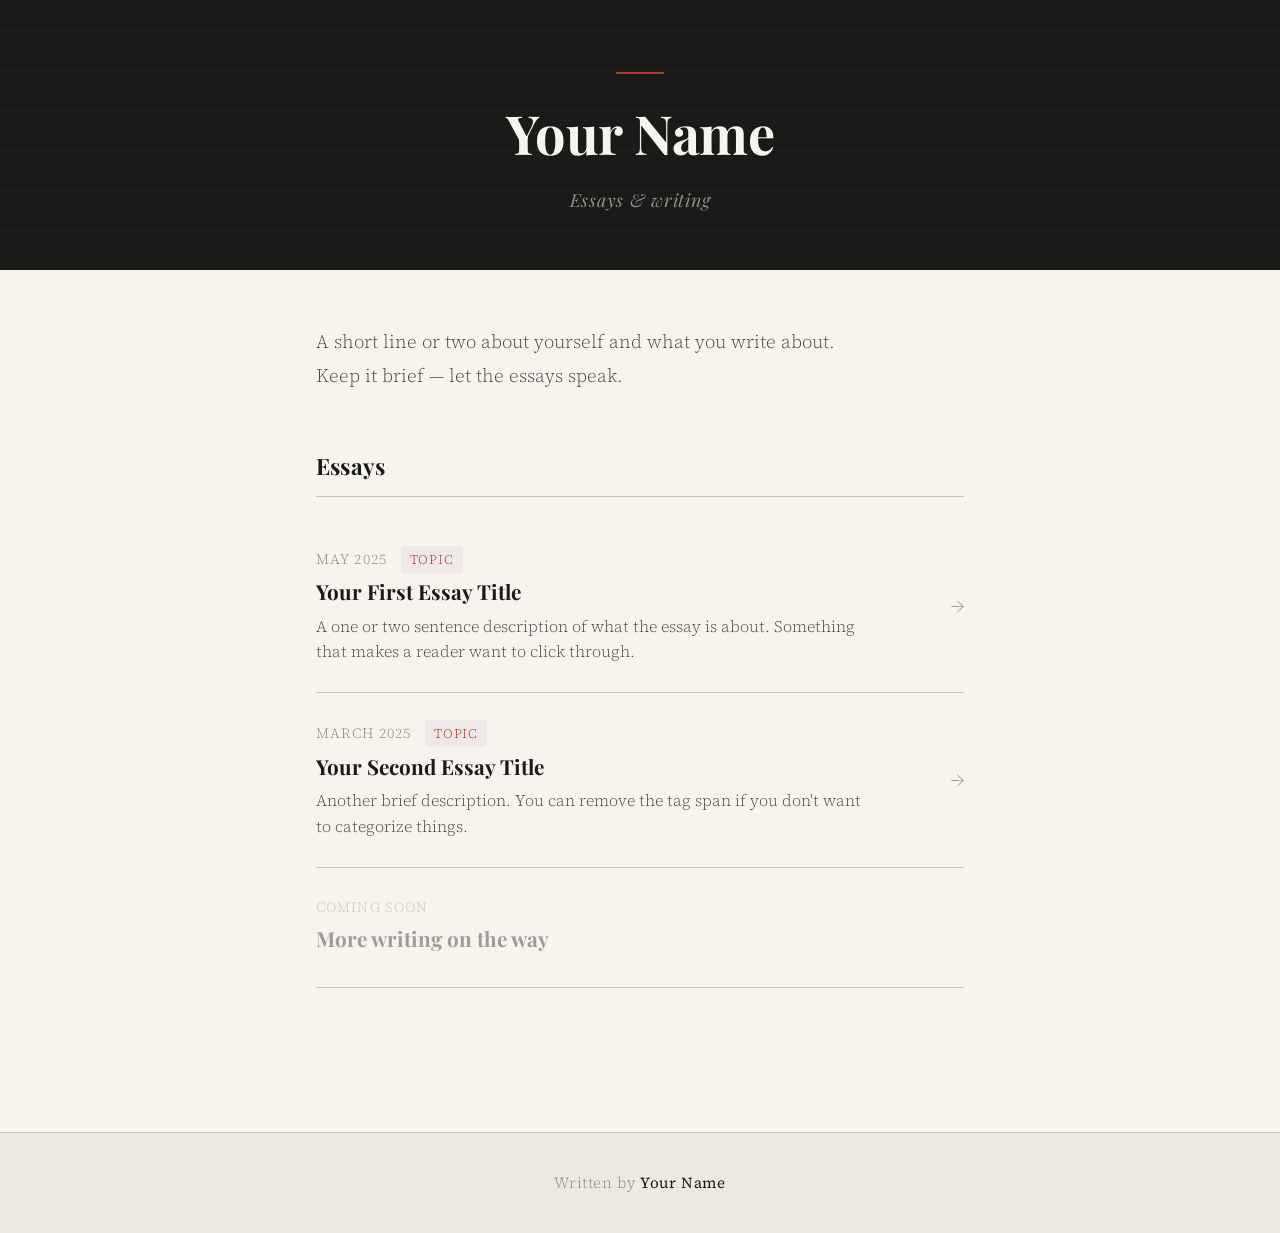
==== index.html @ 0815a0a6 "Add files via upload" ====
<!DOCTYPE html>
<html lang="en">
<head>
  <meta charset="UTF-8" />
  <meta name="viewport" content="width=device-width, initial-scale=1.0" />
  <title>Ian Kerr — Writing</title>
  <link rel="preconnect" href="https://fonts.googleapis.com" />
  <link rel="preconnect" href="https://fonts.gstatic.com" crossorigin />
  <link href="https://fonts.googleapis.com/css2?family=Playfair+Display:ital,wght@0,700;1,400&family=Source+Serif+4:ital,wght@0,300;0,400;1,300&display=swap" rel="stylesheet" />
  <link rel="stylesheet" href="style.css" />
</head>
<body>

  <header>
    <div class="header-rule"></div>
    <h1>Your Name</h1>
    <p class="subtitle">Essays &amp; writing</p>
  </header>

  <main>

    <section class="intro">
      <p>A short line or two about yourself and what you write about. Keep it brief — let the essays speak.</p>
    </section>

    <section>
      <h2>Essays</h2>

      <ul class="essay-list">

        <li class="essay-item">
          <a href="essays/your-essay.html" class="essay-link">
            <div class="essay-meta">
              <span class="essay-date">May 2025</span>
              <span class="essay-tag">Topic</span>
            </div>
            <h3 class="essay-title">Your First Essay Title</h3>
            <p class="essay-desc">A one or two sentence description of what the essay is about. Something that makes a reader want to click through.</p>
          </a>
        </li>

        <li class="essay-item">
          <a href="essays/second-essay.html" class="essay-link">
            <div class="essay-meta">
              <span class="essay-date">March 2025</span>
              <span class="essay-tag">Topic</span>
            </div>
            <h3 class="essay-title">Your Second Essay Title</h3>
            <p class="essay-desc">Another brief description. You can remove the tag span if you don't want to categorize things.</p>
          </a>
        </li>

        <li class="essay-item essay-item--placeholder">
          <div class="essay-link">
            <div class="essay-meta">
              <span class="essay-date">Coming soon</span>
            </div>
            <h3 class="essay-title">More writing on the way</h3>
          </div>
        </li>

      </ul>
    </section>

  </main>

  <footer>
    <p class="byline">Written by <strong>Your Name</strong></p>
  </footer>

</body>
</html>
---- style.css ----
*, *::before, *::after { box-sizing: border-box; margin: 0; padding: 0; }

:root {
  --ink: #1a1a18;
  --ink-light: #4a4a44;
  --ink-faint: #8a8a80;
  --paper: #f7f4ee;
  --paper-dark: #ede9df;
  --rule: #c8c2b0;
  --accent: #b03a2e;
  --accent-light: #f0e8e6;
  --max: 720px;
}

html { font-size: 18px; }

body {
  background: var(--paper);
  color: var(--ink);
  font-family: 'Source Serif 4', Georgia, serif;
  font-weight: 300;
  line-height: 1.8;
}

/* ── Header ── */
header {
  background: var(--ink);
  color: var(--paper);
  padding: 4rem 2rem 3rem;
  text-align: center;
  position: relative;
  overflow: hidden;
}

header::before {
  content: '';
  position: absolute;
  inset: 0;
  background: repeating-linear-gradient(
    0deg,
    transparent,
    transparent 39px,
    rgba(255,255,255,0.03) 39px,
    rgba(255,255,255,0.03) 40px
  );
  pointer-events: none;
}

.header-rule {
  width: 48px;
  height: 2px;
  background: var(--accent);
  margin: 0 auto 1.5rem;
}

h1 {
  font-family: 'Playfair Display', Georgia, serif;
  font-weight: 700;
  font-size: clamp(1.8rem, 5vw, 3rem);
  line-height: 1.2;
  letter-spacing: -0.01em;
  margin-bottom: 0.5rem;
}

.subtitle {
  font-family: 'Playfair Display', Georgia, serif;
  font-style: italic;
  font-size: 1rem;
  color: rgba(247,244,238,0.55);
  letter-spacing: 0.04em;
  margin-top: 1rem;
}

/* ── Nav (optional, for when you add more pages) ── */
nav {
  display: flex;
  justify-content: center;
  gap: 2rem;
  margin-top: 1.75rem;
}

nav a {
  font-size: 0.8rem;
  text-transform: uppercase;
  letter-spacing: 0.1em;
  color: rgba(247,244,238,0.55);
  text-decoration: none;
  transition: color 0.15s;
}

nav a:hover { color: var(--paper); }

/* ── Main ── */
main {
  max-width: var(--max);
  margin: 0 auto;
  padding: 3rem 2rem 5rem;
}

section { margin-bottom: 3rem; }

.intro p {
  font-size: 1.05rem;
  color: var(--ink-light);
  max-width: 560px;
}

h2 {
  font-family: 'Playfair Display', Georgia, serif;
  font-weight: 700;
  font-size: 1.25rem;
  letter-spacing: 0.01em;
  color: var(--ink);
  margin-bottom: 1.25rem;
  padding-bottom: 0.5rem;
  border-bottom: 1px solid var(--rule);
}

p { margin-bottom: 1.2rem; }
p:last-child { margin-bottom: 0; }

/* ── Essay list ── */
.essay-list {
  list-style: none;
  display: flex;
  flex-direction: column;
  gap: 0;
}

.essay-item {
  border-bottom: 1px solid var(--rule);
}

.essay-item:first-child {
  border-top: none;
}

.essay-link {
  display: block;
  padding: 1.5rem 0;
  text-decoration: none;
  color: inherit;
  transition: background 0.15s;
  position: relative;
}

a.essay-link:hover .essay-title {
  color: var(--accent);
}

a.essay-link::after {
  content: '→';
  position: absolute;
  right: 0;
  top: 50%;
  transform: translateY(-50%);
  color: var(--ink-faint);
  font-size: 1.1rem;
  transition: right 0.15s, color 0.15s;
}

a.essay-link:hover::after {
  right: -4px;
  color: var(--accent);
}

.essay-meta {
  display: flex;
  align-items: center;
  gap: 0.75rem;
  margin-bottom: 0.35rem;
}

.essay-date {
  font-size: 0.78rem;
  text-transform: uppercase;
  letter-spacing: 0.08em;
  color: var(--ink-faint);
}

.essay-tag {
  font-size: 0.72rem;
  text-transform: uppercase;
  letter-spacing: 0.07em;
  color: var(--accent);
  background: var(--accent-light);
  padding: 0.1rem 0.5rem;
  border-radius: 2px;
}

.essay-title {
  font-family: 'Playfair Display', Georgia, serif;
  font-weight: 700;
  font-size: 1.15rem;
  line-height: 1.3;
  color: var(--ink);
  margin-bottom: 0.4rem;
  transition: color 0.15s;
}

.essay-desc {
  font-size: 0.9rem;
  color: var(--ink-light);
  line-height: 1.6;
  margin: 0;
  max-width: 560px;
}

/* ── Placeholder item ── */
.essay-item--placeholder .essay-link {
  opacity: 0.4;
  cursor: default;
}

.essay-item--placeholder .essay-link::after {
  display: none;
}

/* ── Footer ── */
footer {
  background: var(--paper-dark);
  border-top: 1px solid var(--rule);
  padding: 2rem;
  text-align: center;
}

.byline {
  font-size: 0.85rem;
  color: var(--ink-faint);
  letter-spacing: 0.04em;
}

.byline strong {
  color: var(--ink);
  font-weight: 400;
}

/* ── Responsive ── */
@media (max-width: 540px) {
  html { font-size: 16px; }

  a.essay-link::after {
    display: none;
  }
}
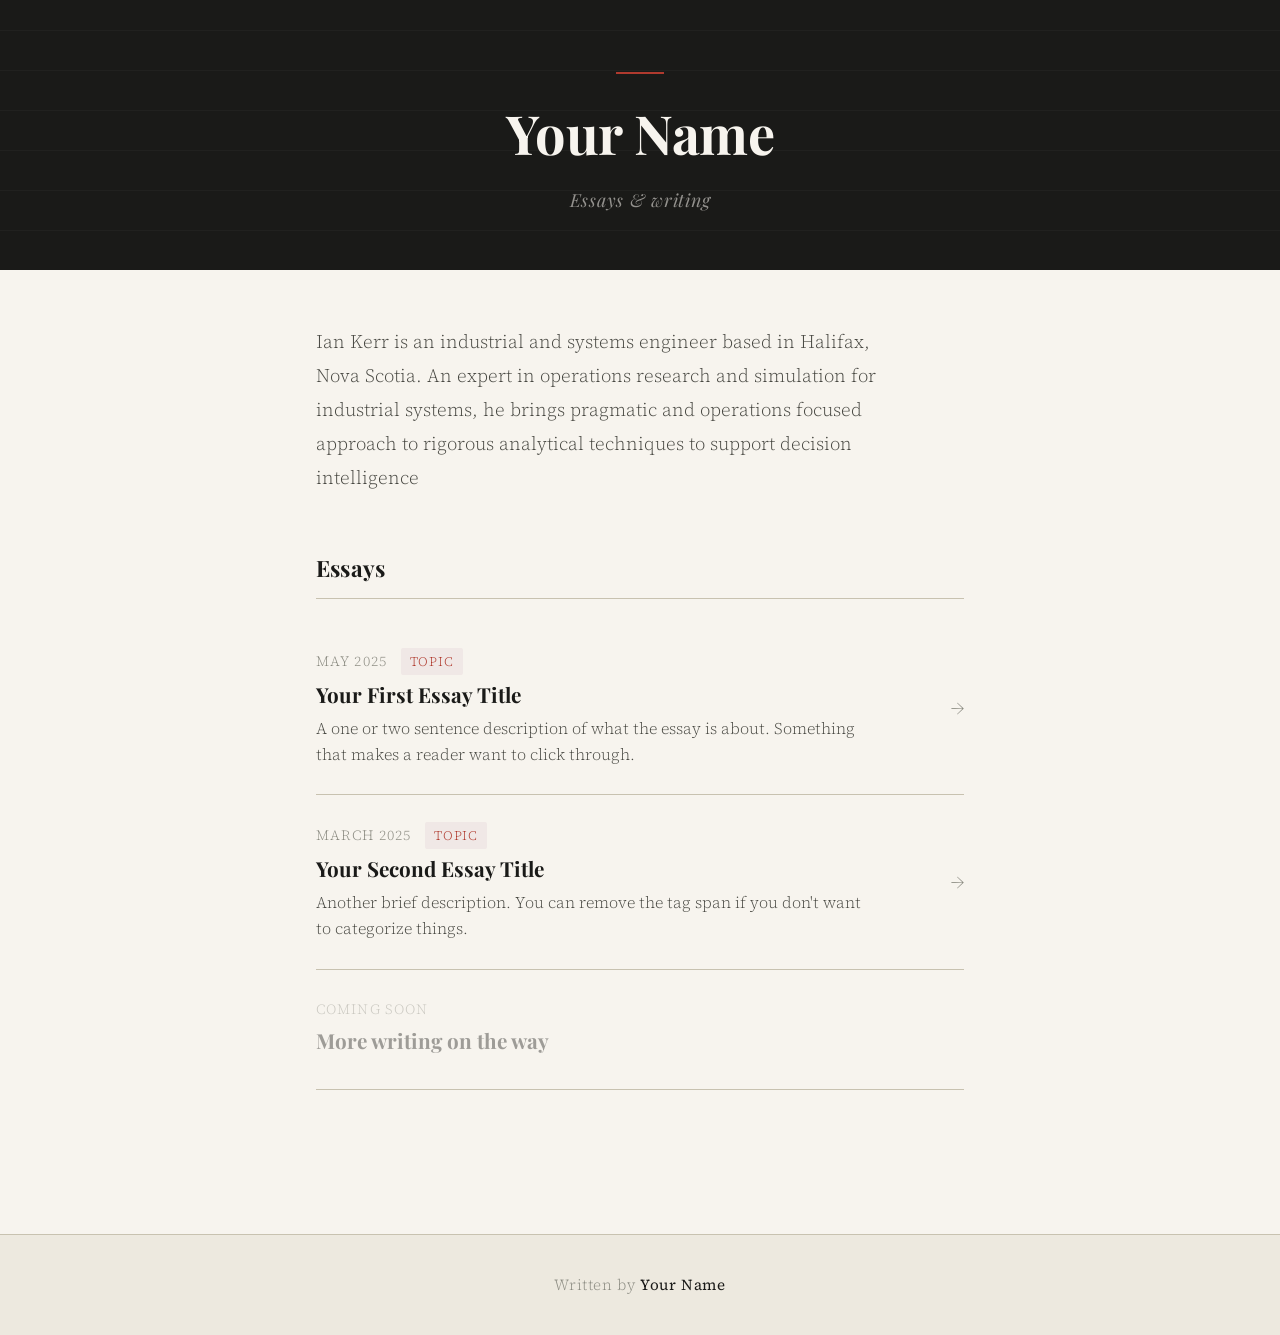
==== commit c2f58657: "testing change to intro" ====
--- a/index.html
+++ b/index.html
@@ -20,8 +20,10 @@
   <main>
 
     <section class="intro">
-      <p>A short line or two about yourself and what you write about. Keep it brief — let the essays speak.</p>
-    </section>
+      <p>
+      Ian Kerr is an industrial and systems engineer based in Halifax, Nova Scotia. An expert in operations research and simulation for industrial systems, he brings pragmatic and operations focused approach to rigorous analytical techniques to support decision intelligence 
+      </p>
+         </section>
 
     <section>
       <h2>Essays</h2>
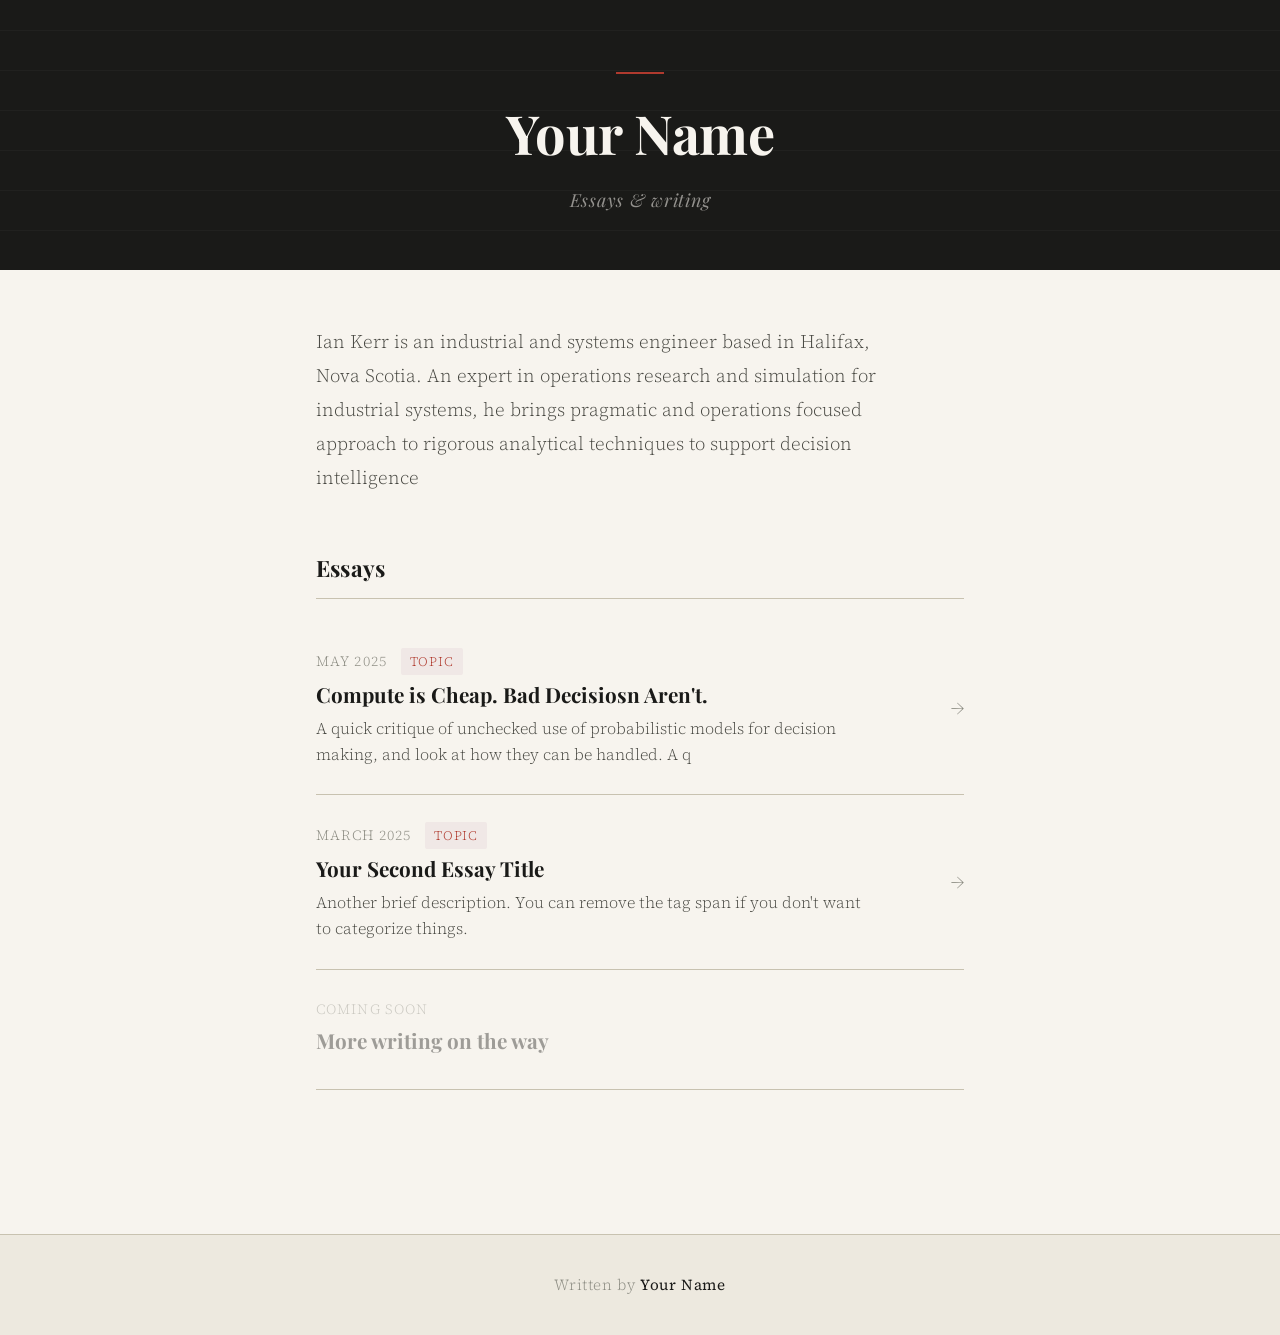
==== commit f329a588: "adding bad decisions arent essay" ====
--- a/index.html
+++ b/index.html
@@ -31,13 +31,13 @@
       <ul class="essay-list">
 
         <li class="essay-item">
-          <a href="essays/your-essay.html" class="essay-link">
+          <a href="essays/bad_decisions_arent/index.html" class="essay-link">
             <div class="essay-meta">
               <span class="essay-date">May 2025</span>
               <span class="essay-tag">Topic</span>
             </div>
-            <h3 class="essay-title">Your First Essay Title</h3>
-            <p class="essay-desc">A one or two sentence description of what the essay is about. Something that makes a reader want to click through.</p>
+            <h3 class="essay-title">Compute is Cheap. Bad Decisiosn Aren't.</h3>
+            <p class="essay-desc">A quick critique of unchecked use of probabilistic models for decision making, and look at how they can be handled. A q</p>
           </a>
         </li>
 
--- a/style.css
+++ b/style.css
@@ -235,6 +235,107 @@
   font-weight: 400;
 }
 
+/* ── Essay content (used within individual essay pages) ── */
+.essay-content { margin-bottom: 3rem; }
+
+/* ── Vendor-style comparison table ── */
+.vendor-grid {
+  display: grid;
+  grid-template-columns: 1fr 1fr;
+  gap: 1px;
+  background: var(--rule);
+  border: 1px solid var(--rule);
+  border-radius: 4px;
+  overflow: hidden;
+  margin: 1.75rem 0;
+  font-size: 0.9rem;
+}
+
+.vendor-cell {
+  background: var(--paper);
+  padding: 1.25rem 1.5rem;
+}
+
+.vendor-cell.header {
+  background: var(--ink);
+  color: var(--paper);
+  font-family: 'Playfair Display', Georgia, serif;
+  font-weight: 700;
+  font-size: 1rem;
+  letter-spacing: 0.02em;
+}
+
+.vendor-cell .label {
+  font-size: 0.75rem;
+  text-transform: uppercase;
+  letter-spacing: 0.08em;
+  color: var(--ink-faint);
+  margin-bottom: 0.2rem;
+}
+
+.vendor-cell .value {
+  font-weight: 400;
+  color: var(--ink);
+}
+
+.vendor-cell .value.highlight {
+  color: var(--accent);
+  font-weight: 400;
+}
+
+/* ── Highlighted sample values ── */
+.sample-values {
+  background: var(--paper-dark);
+  border-left: 3px solid var(--accent);
+  padding: 1rem 1.5rem;
+  margin: 1.5rem 0;
+  font-size: 0.95rem;
+  border-radius: 0 4px 4px 0;
+}
+
+.sample-values p { margin-bottom: 0.3rem; }
+.sample-values p:last-child { margin-bottom: 0; }
+
+/* ── Figures ── */
+figure {
+  margin: 2rem 0;
+  text-align: center;
+}
+
+figure img {
+  max-width: 100%;
+  height: auto;
+  border: 1px solid var(--rule);
+  border-radius: 4px;
+  background: white;
+}
+
+figcaption {
+  font-size: 0.8rem;
+  color: var(--ink-faint);
+  margin-top: 0.6rem;
+  font-style: italic;
+  line-height: 1.5;
+}
+
+.formula-figure img {
+  max-width: 420px;
+  border: none;
+  background: transparent;
+}
+
+/* ── Pull quote ── */
+blockquote {
+  border-left: 3px solid var(--accent);
+  margin: 2rem 0;
+  padding: 0.5rem 0 0.5rem 1.5rem;
+  font-family: 'Playfair Display', Georgia, serif;
+  font-style: italic;
+  font-size: 1.1rem;
+  color: var(--ink-light);
+  line-height: 1.6;
+}
+
 /* ── Responsive ── */
 @media (max-width: 540px) {
   html { font-size: 16px; }
@@ -242,4 +343,7 @@
   a.essay-link::after {
     display: none;
   }
-}
+
+  .vendor-grid { grid-template-columns: 1fr; }
+  .vendor-cell.header:last-of-type { border-top: 1px solid var(--rule); }
+}
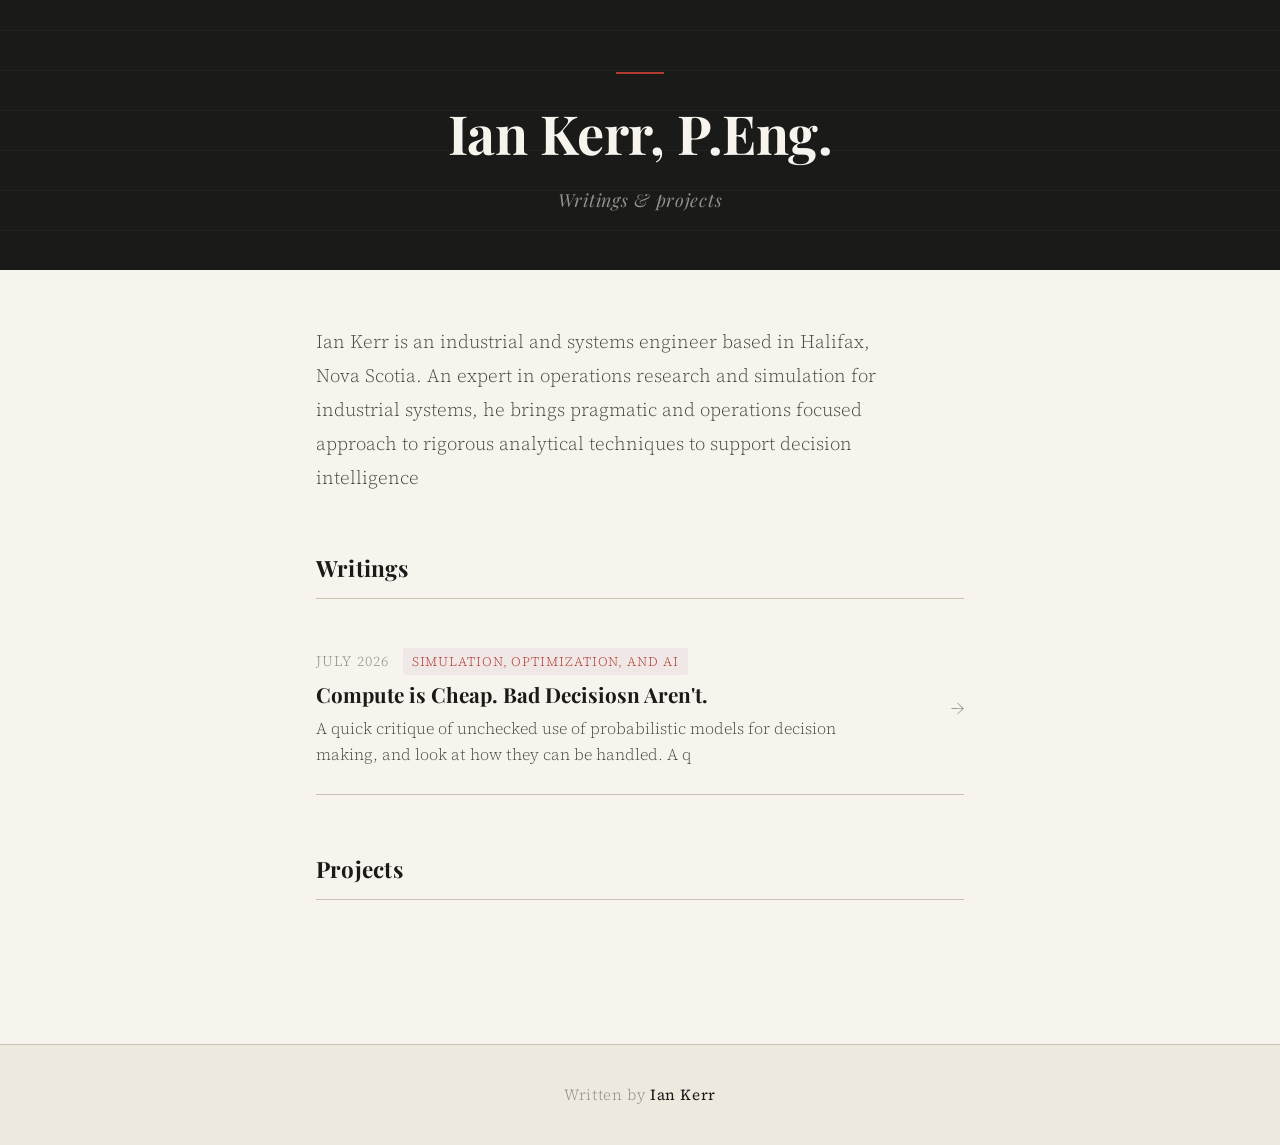
==== commit 803544a3: "updating website titles and sections" ====
--- a/index.html
+++ b/index.html
@@ -3,7 +3,7 @@
 <head>
   <meta charset="UTF-8" />
   <meta name="viewport" content="width=device-width, initial-scale=1.0" />
-  <title>Ian Kerr — Writing</title>
+  <title>Ian Kerr — Writings and Projects</title>
   <link rel="preconnect" href="https://fonts.googleapis.com" />
   <link rel="preconnect" href="https://fonts.gstatic.com" crossorigin />
   <link href="https://fonts.googleapis.com/css2?family=Playfair+Display:ital,wght@0,700;1,400&family=Source+Serif+4:ital,wght@0,300;0,400;1,300&display=swap" rel="stylesheet" />
@@ -13,8 +13,8 @@
 
   <header>
     <div class="header-rule"></div>
-    <h1>Your Name</h1>
-    <p class="subtitle">Essays &amp; writing</p>
+    <h1>Ian Kerr, P.Eng.</h1>
+    <p class="subtitle">Writings &amp; projects</p>
   </header>
 
   <main>
@@ -26,22 +26,22 @@
          </section>
 
     <section>
-      <h2>Essays</h2>
+      <h2>Writings</h2>
 
       <ul class="essay-list">
 
         <li class="essay-item">
           <a href="essays/bad_decisions_arent/index.html" class="essay-link">
             <div class="essay-meta">
-              <span class="essay-date">May 2025</span>
-              <span class="essay-tag">Topic</span>
+              <span class="essay-date">July 2026</span>
+              <span class="essay-tag">Simulation, Optimization, and AI</span>
             </div>
             <h3 class="essay-title">Compute is Cheap. Bad Decisiosn Aren't.</h3>
             <p class="essay-desc">A quick critique of unchecked use of probabilistic models for decision making, and look at how they can be handled. A q</p>
           </a>
         </li>
-
-        <li class="essay-item">
+<!--
+    <li class="essay-item">
           <a href="essays/second-essay.html" class="essay-link">
             <div class="essay-meta">
               <span class="essay-date">March 2025</span>
@@ -50,24 +50,34 @@
             <h3 class="essay-title">Your Second Essay Title</h3>
             <p class="essay-desc">Another brief description. You can remove the tag span if you don't want to categorize things.</p>
           </a>
-        </li>
+        </li>     
 
-        <li class="essay-item essay-item--placeholder">
+-->
+       
+<!--
+      <li class="essay-item essay-item--placeholder">
           <div class="essay-link">
             <div class="essay-meta">
               <span class="essay-date">Coming soon</span>
             </div>
             <h3 class="essay-title">More writing on the way</h3>
           </div>
-        </li>
-
+        </li>   
+-->
+      
       </ul>
     </section>
+
+    <section>
+      <h2>Projects</h2>
+    </section>
+      
+
 
   </main>
 
   <footer>
-    <p class="byline">Written by <strong>Your Name</strong></p>
+    <p class="byline">Written by <strong>Ian Kerr</strong></p>
   </footer>
 
 </body>
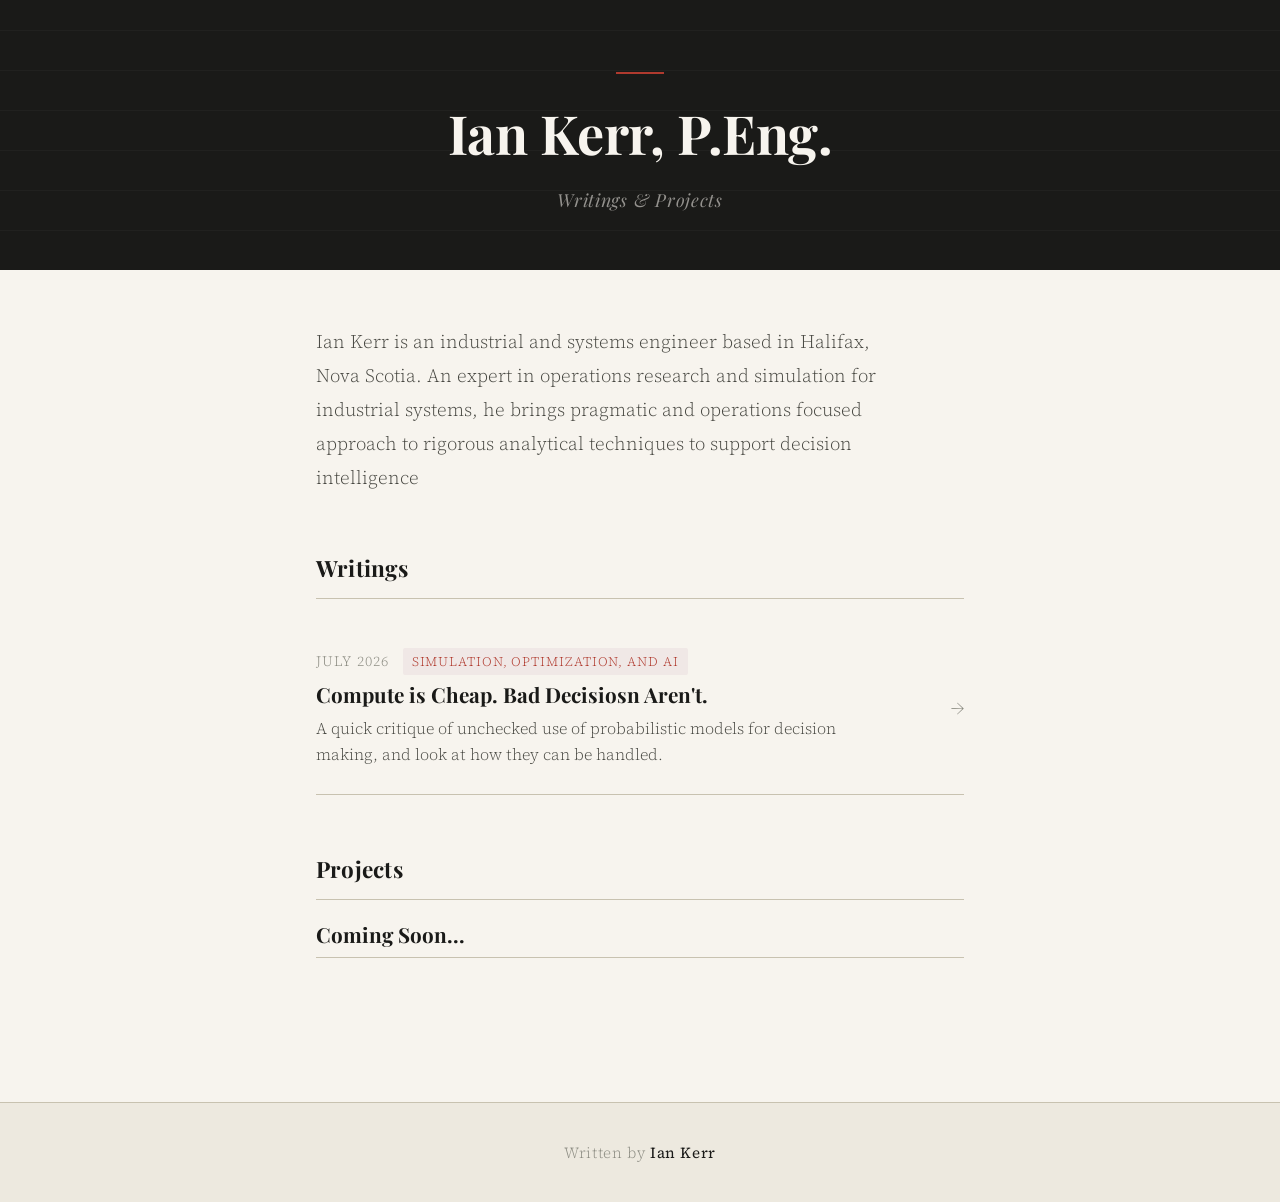
==== commit 48dca842: "updating projects section and typos" ====
--- a/index.html
+++ b/index.html
@@ -14,7 +14,7 @@
   <header>
     <div class="header-rule"></div>
     <h1>Ian Kerr, P.Eng.</h1>
-    <p class="subtitle">Writings &amp; projects</p>
+    <p class="subtitle">Writings &amp; Projects</p>
   </header>
 
   <main>
@@ -37,7 +37,7 @@
               <span class="essay-tag">Simulation, Optimization, and AI</span>
             </div>
             <h3 class="essay-title">Compute is Cheap. Bad Decisiosn Aren't.</h3>
-            <p class="essay-desc">A quick critique of unchecked use of probabilistic models for decision making, and look at how they can be handled. A q</p>
+            <p class="essay-desc">A quick critique of unchecked use of probabilistic models for decision making, and look at how they can be handled.</p>
           </a>
         </li>
 <!--
@@ -70,6 +70,14 @@
 
     <section>
       <h2>Projects</h2>
+      <ul class="essay-list">
+
+        <li class="essay-item">
+          <h3 class="essay-title">Coming Soon...</h3>
+
+        </li>
+      </ul>
+
     </section>
       
 
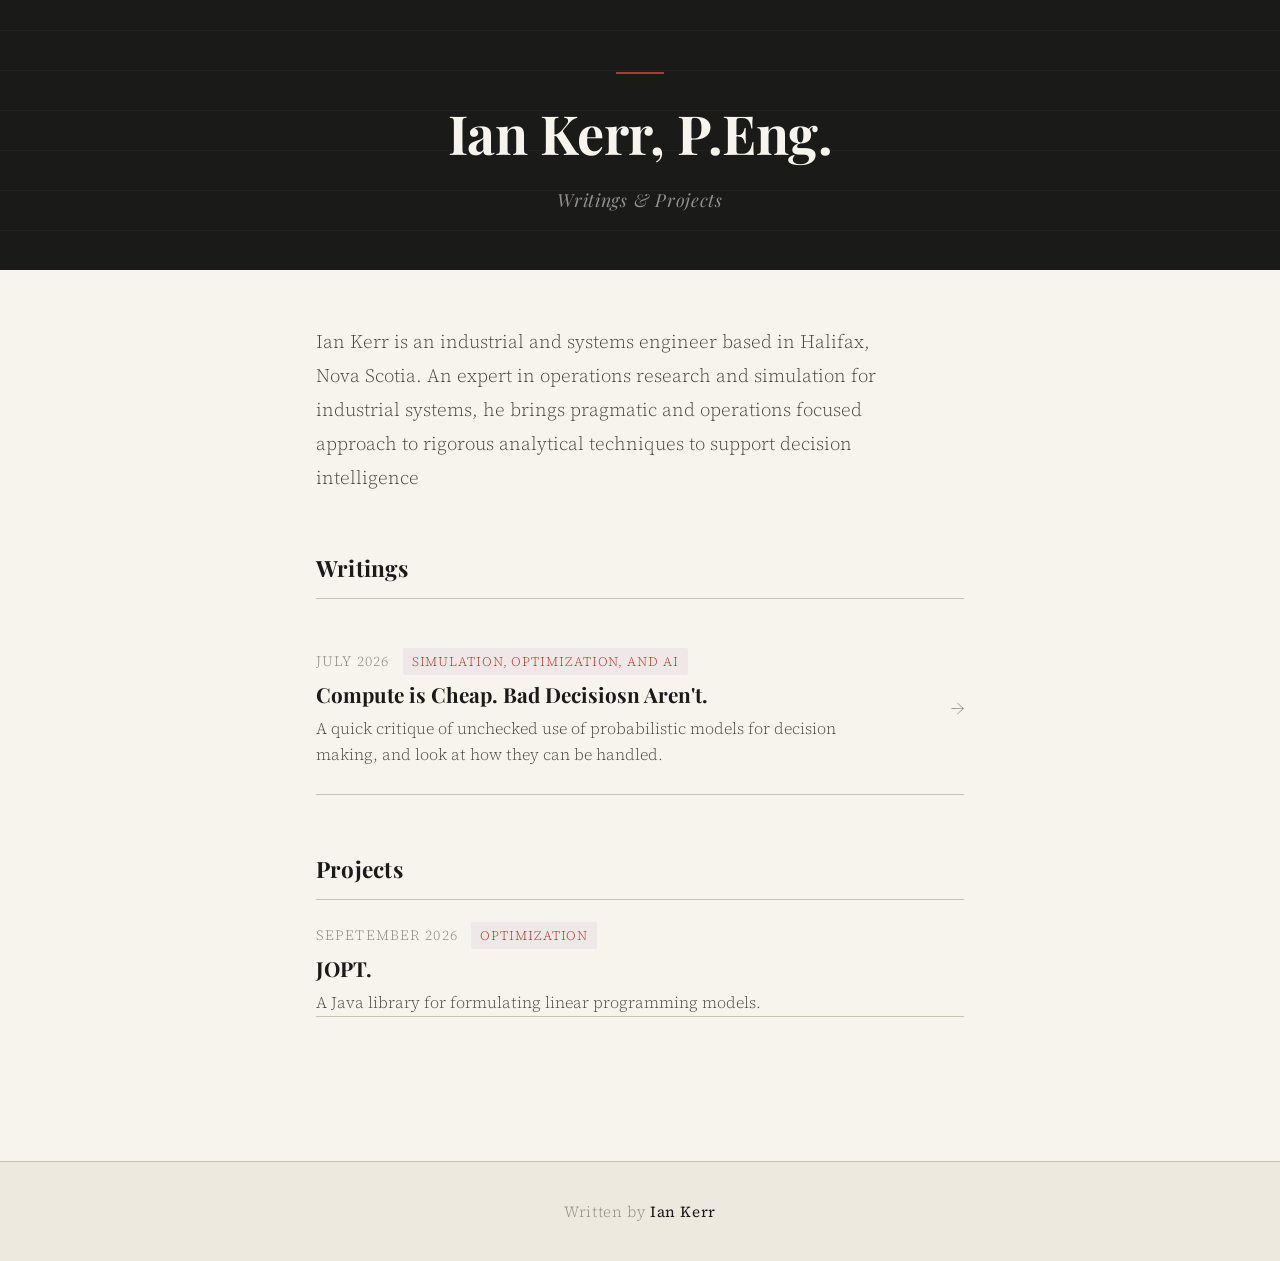
==== commit d1f0554a: "adding jopt coming soon" ====
--- a/index.html
+++ b/index.html
@@ -71,10 +71,18 @@
     <section>
       <h2>Projects</h2>
       <ul class="essay-list">
-
         <li class="essay-item">
-          <h3 class="essay-title">Coming Soon...</h3>
-
+          <!--
+          <a href="essays/bad_decisions_arent/index.html" class="essay-link">
+          -->
+          
+            <div class="essay-meta">
+              <span class="essay-date">Sepetember 2026</span>
+              <span class="essay-tag">Optimization</span>
+            </div>
+            <h3 class="essay-title">JOPT.</h3>
+            <p class="essay-desc">A Java library for formulating linear programming models.</p>
+          </a>
         </li>
       </ul>
 
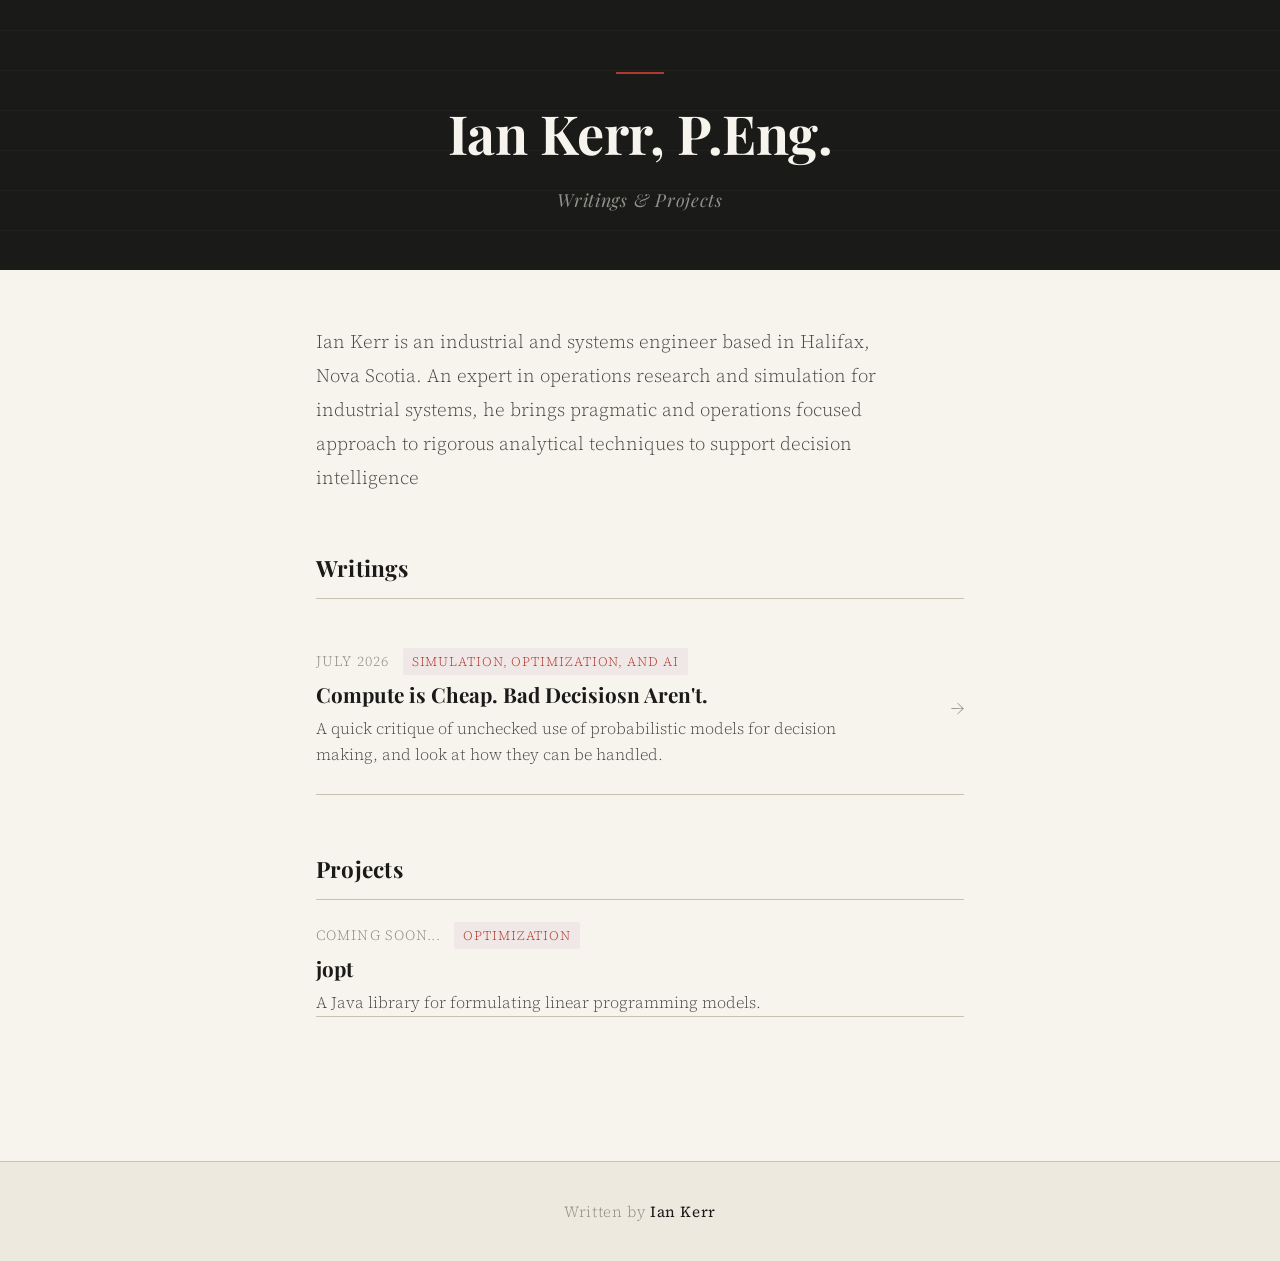
==== commit dbf685e3: "final on jopt coming soon" ====
--- a/index.html
+++ b/index.html
@@ -77,10 +77,10 @@
           -->
           
             <div class="essay-meta">
-              <span class="essay-date">Sepetember 2026</span>
+              <span class="essay-date">Coming soon...</span>
               <span class="essay-tag">Optimization</span>
             </div>
-            <h3 class="essay-title">JOPT.</h3>
+            <h3 class="essay-title">jopt</h3>
             <p class="essay-desc">A Java library for formulating linear programming models.</p>
           </a>
         </li>
